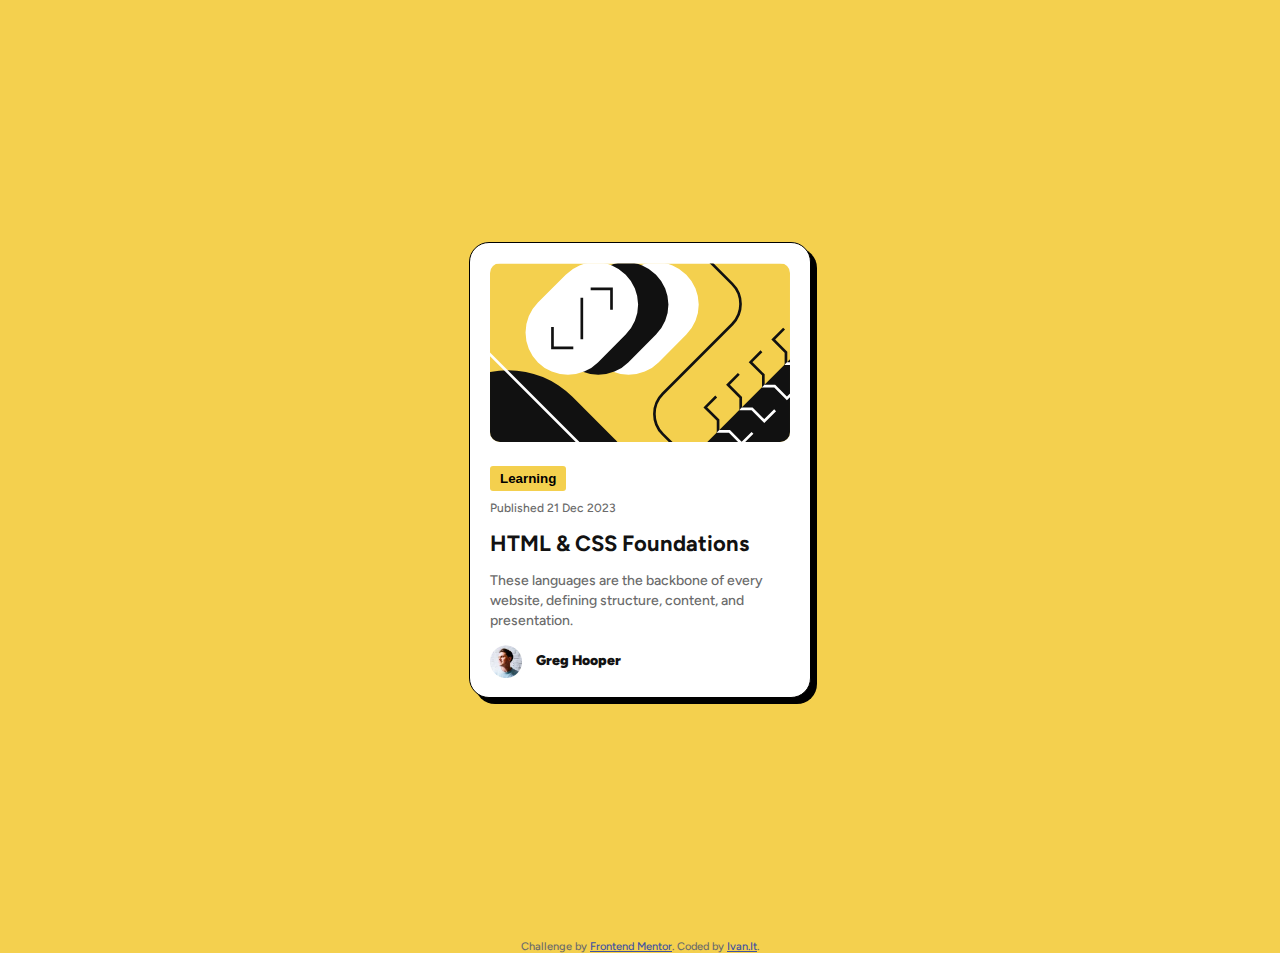
==== blog-preview-card/index.html @ 233a7f78 "blog preview card - html and css" ====
<!DOCTYPE html>
<html lang="en">
  <head>
    <meta charset="UTF-8" />
    <meta name="viewport" content="width=device-width, initial-scale=1.0" />
    <!-- displays site properly based on user's device -->

    <link
      rel="icon"
      type="image/png"
      sizes="32x32"
      href="./assets/images/favicon-32x32.png"
    />
    <link rel="stylesheet" href="styles.css" />
    <title>Frontend Mentor | Blog preview card</title>

    <!-- Feel free to remove these styles or customise in your own stylesheet 👍 -->
    <style>
      .attribution {
        font-size: 11px;
        text-align: center;
      }
      .attribution a {
        color: hsl(228, 45%, 44%);
      }
    </style>
  </head>
  <body>
    <div class="site-content">
      <div class="card">
        <header>
          <figure class="card-figure">
            <div class="card-image">
              <svg
                xmlns="http://www.w3.org/2000/svg"
                width="336"
                height="201"
                fill="none"
                viewBox="0 0 336 201"
              >
                <g clip-path="url(#a)">
                  <path fill="#F4D04E" d="M0 .5h336v200H0z" />
                  <rect
                    width="139"
                    height="95"
                    x="87.996"
                    y="77.729"
                    fill="#fff"
                    rx="47.5"
                    transform="rotate(-45 87.996 77.729)"
                  />
                  <rect
                    width="139"
                    height="95"
                    x="54.055"
                    y="77.729"
                    fill="#111"
                    rx="47.5"
                    transform="rotate(-45 54.055 77.729)"
                  />
                  <path
                    fill="#111"
                    d="M234.864 209.036 451.4-7.5l67.175 67.175-216.536 216.536z"
                  />
                  <rect
                    width="139"
                    height="95"
                    x="20.114"
                    y="77.729"
                    fill="#fff"
                    rx="47.5"
                    transform="rotate(-45 20.114 77.729)"
                  />
                  <rect
                    width="204.19"
                    height="270.554"
                    fill="#111"
                    rx="102.095"
                    transform="scale(-1 1) rotate(45 -103.887 14.564)"
                  />
                  <path
                    stroke="#fff"
                    stroke-width="3"
                    d="m6.69-357.5 135.583 135.727c12.481 12.494 12.481 32.737 0 45.231L-45.544 11.475c-12.481 12.494-12.481 32.737 0 45.23L107.088 209.5"
                  />
                  <path
                    stroke="#111"
                    stroke-width="3"
                    d="M69.965 71.719v23.334h23.334M136.079 52.273V28.94h-23.334M102.845 38.838v46.67M210.364-37.5l60.873 60.873c12.497 12.496 12.497 32.758 0 45.254l-77.745 77.746c-12.497 12.496-12.497 32.758 0 45.254l69.872 69.873"
                  />
                  <path
                    stroke="#111"
                    stroke-width="3"
                    d="m253.339 149.574-12.144 12.145 14.256 14.257v12.672h12.673l13.729 13.729 12.145-12.145M278.685 124.228l-12.145 12.145 14.257 14.257v12.673h12.673l13.729 13.729 12.145-12.145M304.031 98.883l-12.145 12.144 14.257 14.257v12.673h12.673l13.729 13.729 12.144-12.145M329.376 73.537l-12.145 12.145 14.257 14.257v12.672h12.673l13.729 13.729 12.145-12.144"
                  />
                  <path
                    stroke="#fff"
                    stroke-width="5"
                    d="m354.722 48.191-12.145 12.145 14.257 14.257v12.673h12.673l13.729 13.729 12.145-12.145"
                  />
                  <mask
                    id="b"
                    width="285"
                    height="285"
                    x="234"
                    y="-8"
                    maskUnits="userSpaceOnUse"
                    style="mask-type: alpha"
                  >
                    <path
                      fill="#111"
                      d="M234.864 209.036 451.4-7.5l67.175 67.175-216.536 216.536z"
                    />
                  </mask>
                  <g stroke="#fff" mask="url(#b)">
                    <path
                      stroke-width="3"
                      d="m253.339 149.574-12.144 12.145 14.256 14.257v12.672h12.673l13.729 13.729 12.145-12.145M278.685 124.228l-12.145 12.145 14.257 14.257v12.673h12.673l13.729 13.729 12.145-12.145M304.031 98.883l-12.145 12.144 14.257 14.257v12.673h12.673l13.729 13.729 12.144-12.145M329.376 73.537l-12.145 12.145 14.257 14.257v12.672h12.673l13.729 13.729 12.145-12.145"
                    />
                    <path
                      stroke-width="5"
                      d="m354.722 48.191-12.145 12.145 14.257 14.257v12.673h12.673l13.729 13.729 12.145-12.145"
                    />
                  </g>
                </g>
                <defs>
                  <clipPath id="a">
                    <path fill="#fff" d="M0 .5h336v200H0z" />
                  </clipPath>
                </defs>
              </svg>
            </div>
            <button class="card-button">Learning</button>
            <figcaption class="image-caption">Published 21 Dec 2023</figcaption>
          </figure>
        </header>

        <main>
          <h1 class="card-title">HTML & CSS Foundations</h1>
          <p class="card-content">
            These languages are the backbone of every website, defining
            structure, content, and presentation.
          </p>
        </main>

        <footer>
          <div class="card-profile">
            <img src="assets/images/image-avatar.webp" alt="Profile Picture" />
            <span class="profile-name">Greg Hooper</span>
          </div>
        </footer>
      </div>
    </div>

    <div class="attribution">
      Challenge by
      <a href="https://www.frontendmentor.io?ref=challenge" target="_blank"
        >Frontend Mentor</a
      >. Coded by <a href="#">Ivan.It</a>.
    </div>
  </body>
</html>
---- blog-preview-card/styles.css ----
@import url("https://fonts.googleapis.com/css2?family=Figtree:ital,wght@0,300..900;1,300..900&family=Outfit:wght@100..900&display=swap");

:root {
  --yellow: hsl(47, 88%, 63%);
  --primary: hsl(0, 0%, 42%);
  --secondary: hsl(0, 0%, 7%);
  --white: hsl(0, 0%, 100%);
}

html,
body {
  height: 100vh;
  margin: 0;
  padding: 0;
  font-family: "Figtree", sans-serif;
  font-optical-sizing: auto;
  font-weight: 500;
  font-style: normal;
  font-size: 16px;
  background-color: var(--yellow);
  color: var(--primary);
}

.site-content {
  height: 100vh;
  display: flex;
  align-items: center;
  justify-content: center;
  padding: 20px;
}

.card {
  padding: 20px;
  border-radius: 20px;
  border: 1px solid black;
  max-width: 300px;
  background-color: var(--white);
  box-shadow: 6px 6px 0 black;
}

.card-figure {
  padding: 0;
  margin: 0;
}

.card-image svg {
  width: 100%;
  height: 100%;
  border-radius: 10px;
}

.card-title {
  color: var(--secondary);
  font-size: 22px;
  font-weight: 700;
}

.card-title:hover {
  color: var(--yellow);
  cursor: pointer;
}

.card-button {
  background-color: var(--yellow);
  margin: 20px 0 10px 0;
  padding: 5px 10px;
  border-radius: 3px;
  border: none;
  font-weight: 700;
}

.card-profile {
  height: 32px;
}
.card-profile img {
  width: 32px;
  vertical-align: middle;
  margin-right: 10px;
}

.card-profile .profile-name {
  color: var(--secondary);
  font-weight: 900;
  font-size: 14px;
}

.card-content {
  font-size: 14px;
  line-height: 20px;
}

.image-caption {
  font-size: 12px;
}
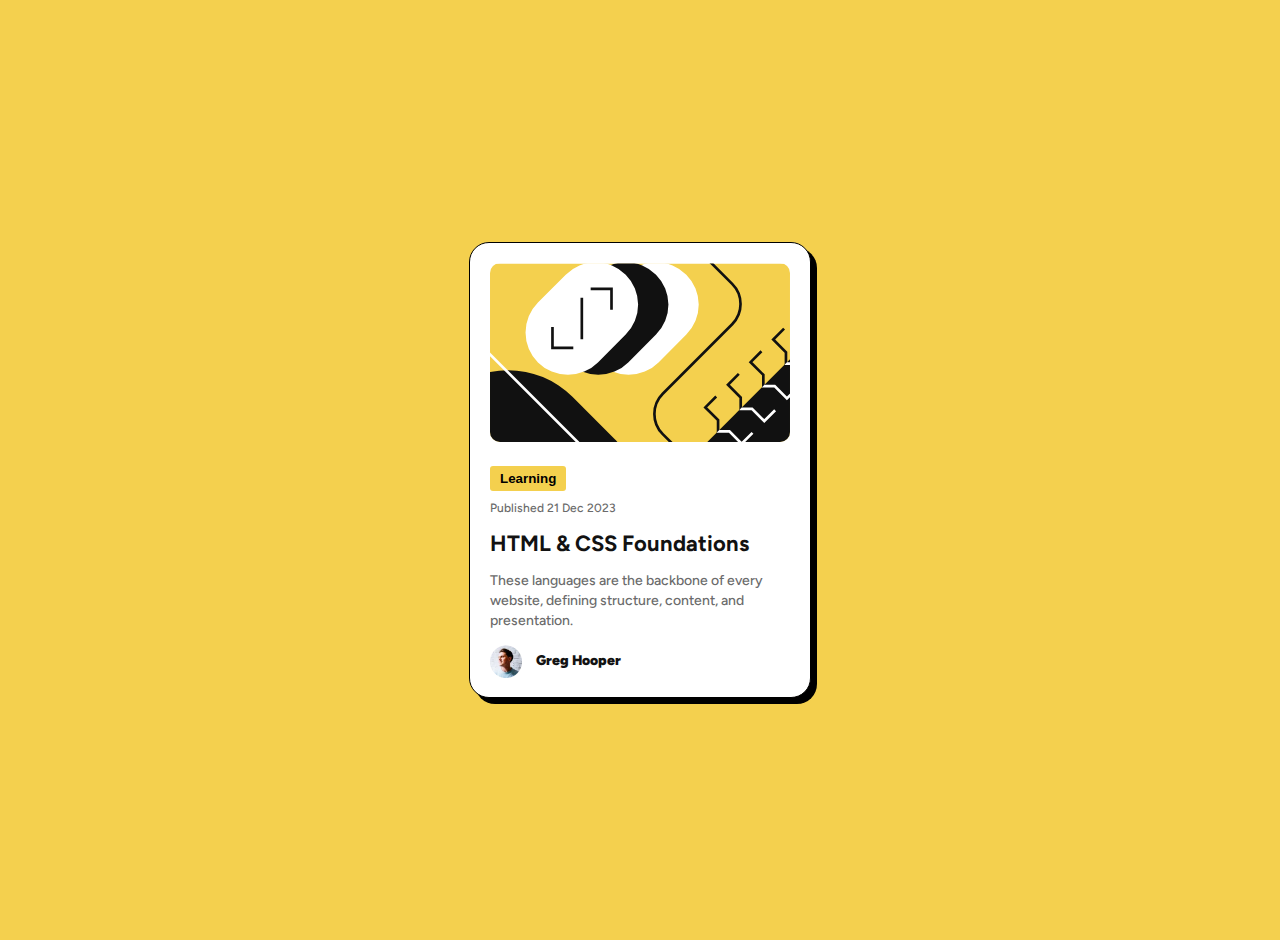
==== commit afcf00e7: "feat: blog-preview-card" ====
--- a/blog-preview-card/index.html
+++ b/blog-preview-card/index.html
@@ -151,12 +151,5 @@
         </footer>
       </div>
     </div>
-
-    <div class="attribution">
-      Challenge by
-      <a href="https://www.frontendmentor.io?ref=challenge" target="_blank"
-        >Frontend Mentor</a
-      >. Coded by <a href="#">Ivan.It</a>.
-    </div>
   </body>
 </html>
--- a/blog-preview-card/styles.css
+++ b/blog-preview-card/styles.css
@@ -33,7 +33,6 @@
   padding: 20px;
   border-radius: 20px;
   border: 1px solid black;
-  max-width: 300px;
   background-color: var(--white);
   box-shadow: 6px 6px 0 black;
 }
@@ -92,3 +91,9 @@
 .image-caption {
   font-size: 12px;
 }
+
+@media screen and (min-width: 768px) {
+  .card {
+    max-width: 300px;
+  }
+}
